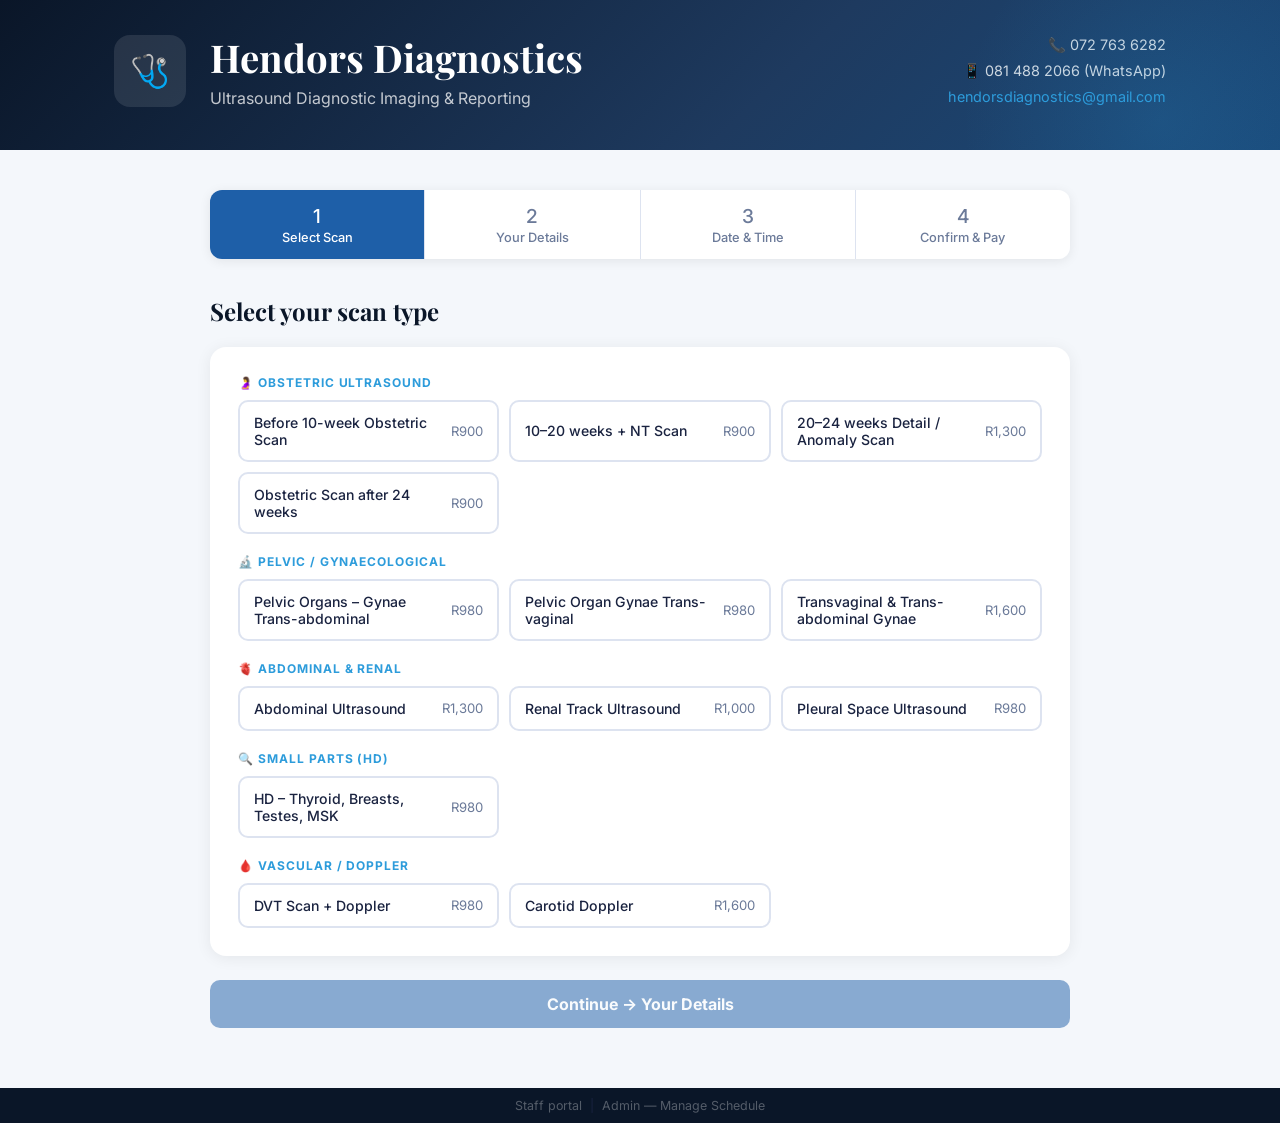
==== booking.html @ 0080d49f "Add files via upload" ====
<!DOCTYPE html>
<html lang="en">
<head>
<meta charset="UTF-8"/>
<meta name="viewport" content="width=device-width, initial-scale=1.0"/>
<title>Book a Scan — Hendors Diagnostics</title>
<style>
  @import url('https://fonts.googleapis.com/css2?family=Inter:wght@300;400;500;600;700&family=Playfair+Display:wght@600;700&display=swap');
  :root {
    --navy:#0a1628;--navy2:#1e3a5f;--blue:#1e5fa8;--accent:#2d9cdb;
    --light:#f4f7fb;--card:#ffffff;--text:#1a2340;--muted:#6b7a99;
    --green:#0e7a3d;--border:#dde3f0;--red:#c0392b;
  }
  *{box-sizing:border-box;margin:0;padding:0;}
  body{font-family:'Inter',sans-serif;background:var(--light);color:var(--text);min-height:100vh;}
  .hero{background:linear-gradient(135deg,var(--navy) 0%,var(--navy2) 60%,#1a4a7a 100%);color:white;position:relative;overflow:hidden;}
  .hero::before{content:'';position:absolute;top:-80px;right:-80px;width:400px;height:400px;background:radial-gradient(circle,rgba(45,156,219,0.15) 0%,transparent 70%);border-radius:50%;}
  .hero-inner{max-width:1100px;margin:0 auto;padding:32px 24px 40px;display:flex;align-items:center;gap:24px;flex-wrap:wrap;}
  .hero-logo{width:72px;height:72px;background:rgba(255,255,255,0.1);border-radius:16px;display:flex;align-items:center;justify-content:center;font-size:32px;flex-shrink:0;}
  .hero-text h1{font-family:'Playfair Display',serif;font-size:clamp(1.6rem,4vw,2.4rem);font-weight:700;line-height:1.2;}
  .hero-text p{margin-top:8px;color:rgba(255,255,255,0.75);font-size:1rem;}
  .hero-contact{margin-left:auto;text-align:right;color:rgba(255,255,255,0.8);font-size:0.9rem;line-height:1.8;}
  .hero-contact a{color:var(--accent);text-decoration:none;}
  .staff-link{text-align:center;padding:10px;background:var(--navy);font-size:0.78rem;}
  .staff-link a{color:rgba(255,255,255,0.3);text-decoration:none;}
  .staff-link a:hover{color:rgba(255,255,255,0.6);}
  .main{max-width:900px;margin:0 auto;padding:40px 20px 60px;}
  .section-title{font-family:'Playfair Display',serif;font-size:1.5rem;color:var(--navy);margin-bottom:20px;}
  .steps{display:flex;gap:0;margin-bottom:36px;border-radius:12px;overflow:hidden;box-shadow:0 2px 12px rgba(0,0,0,0.08);}
  .step{flex:1;padding:14px 10px;text-align:center;background:var(--card);border-right:1px solid var(--border);font-size:0.8rem;color:var(--muted);font-weight:500;}
  .step:last-child{border-right:none;}
  .step.active{background:var(--blue);color:white;}
  .step.done{background:#e8f5ee;color:var(--green);}
  .step-num{display:block;font-size:1.2rem;margin-bottom:2px;}
  .card{background:var(--card);border-radius:16px;padding:28px;box-shadow:0 2px 16px rgba(0,0,0,0.07);margin-bottom:24px;}
  .cat-label{font-size:0.75rem;font-weight:700;text-transform:uppercase;letter-spacing:0.08em;color:var(--accent);margin:20px 0 10px;}
  .cat-label:first-child{margin-top:0;}
  .scan-grid{display:grid;grid-template-columns:repeat(auto-fill,minmax(240px,1fr));gap:10px;}
  .scan-item{border:2px solid var(--border);border-radius:10px;padding:12px 14px;cursor:pointer;transition:all 0.18s;display:flex;justify-content:space-between;align-items:center;gap:8px;}
  .scan-item:hover{border-color:var(--accent);background:#f0f8ff;}
  .scan-item.selected{border-color:var(--blue);background:#e8f0ff;}
  .scan-name{font-size:0.88rem;font-weight:500;}
  .scan-price{font-size:0.82rem;color:var(--muted);white-space:nowrap;}
  .scan-item.selected .scan-price{color:var(--blue);font-weight:600;}
  .form-row{display:grid;grid-template-columns:1fr 1fr;gap:16px;margin-bottom:16px;}
  .form-row.single{grid-template-columns:1fr;}
  @media(max-width:600px){.form-row{grid-template-columns:1fr;}}
  label{display:block;font-size:0.82rem;font-weight:600;color:var(--navy2);margin-bottom:5px;}
  input,select,textarea{width:100%;padding:11px 14px;border:1.5px solid var(--border);border-radius:8px;font-size:0.92rem;font-family:inherit;color:var(--text);background:white;transition:border 0.15s;outline:none;}
  input:focus,select:focus,textarea:focus{border-color:var(--accent);}
  textarea{resize:vertical;min-height:80px;}
  .slot-grid{display:grid;grid-template-columns:repeat(auto-fill,minmax(90px,1fr));gap:8px;margin-top:10px;}
  .slot{padding:9px 6px;text-align:center;border:1.5px solid var(--border);border-radius:8px;font-size:0.82rem;font-weight:500;cursor:pointer;transition:all 0.15s;}
  .slot:hover{border-color:var(--accent);background:#f0f8ff;}
  .slot.selected{border-color:var(--blue);background:var(--blue);color:white;}
  .slot.blocked{opacity:0.35;cursor:not-allowed;background:#f0f0f0;text-decoration:line-through;}
  .summary-row{display:flex;justify-content:space-between;padding:10px 0;border-bottom:1px solid var(--border);font-size:0.9rem;}
  .summary-row:last-child{border-bottom:none;}
  .summary-row.total{font-weight:700;font-size:1rem;color:var(--navy);padding-top:14px;}
  .summary-row.deposit{color:var(--green);font-weight:700;font-size:1.1rem;}
  .btn{display:inline-block;padding:14px 32px;border-radius:10px;font-size:1rem;font-weight:700;font-family:inherit;cursor:pointer;border:none;transition:all 0.18s;text-align:center;}
  .btn-primary{background:var(--blue);color:white;width:100%;}
  .btn-primary:hover{background:#1a4e8e;transform:translateY(-1px);}
  .btn-secondary{background:transparent;color:var(--blue);border:2px solid var(--blue);}
  .btn-secondary:hover{background:#f0f4ff;}
  .btn-pay{background:linear-gradient(135deg,#0e7a3d,#12a050);color:white;width:100%;font-size:1.1rem;padding:16px;}
  .btn-pay:hover{transform:translateY(-2px);box-shadow:0 6px 20px rgba(14,122,61,0.3);}
  .btn-row{display:flex;gap:12px;margin-top:8px;}
  .notice{background:#e8f5ee;border-left:4px solid var(--green);border-radius:0 8px 8px 0;padding:12px 16px;font-size:0.88rem;color:#0a4a26;margin-bottom:20px;}
  .notice strong{display:block;margin-bottom:2px;}
  .info-box{background:#eef4ff;border-left:4px solid var(--accent);border-radius:0 8px 8px 0;padding:12px 16px;font-size:0.85rem;color:var(--navy2);margin-top:16px;}
  .warn-box{background:#fff8e1;border-left:4px solid #f59e0b;border-radius:0 8px 8px 0;padding:12px 16px;font-size:0.85rem;color:#78350f;margin-top:12px;}
  .page-section{display:none;}
  .page-section.active{display:block;}
  .success-icon{font-size:4rem;text-align:center;margin-bottom:16px;}
  .success-title{font-family:'Playfair Display',serif;font-size:1.8rem;text-align:center;color:var(--green);}
  .success-sub{text-align:center;color:var(--muted);margin-top:8px;}
  .ref-box{background:var(--light);border-radius:10px;padding:16px;text-align:center;margin:20px 0;font-size:1.1rem;font-weight:700;color:var(--navy);letter-spacing:0.05em;}
  .required{color:#e53e3e;}
  /* ADMIN PANEL */
  .admin-overlay{display:none;position:fixed;top:0;left:0;right:0;bottom:0;background:rgba(0,0,0,0.6);z-index:1000;align-items:center;justify-content:center;}
  .admin-overlay.open{display:flex;}
  .admin-modal{background:white;border-radius:20px;padding:32px;max-width:700px;width:95%;max-height:90vh;overflow-y:auto;}
  .admin-modal h2{font-family:'Playfair Display',serif;color:var(--navy);margin-bottom:20px;}
  .admin-tabs{display:flex;gap:8px;margin-bottom:24px;flex-wrap:wrap;}
  .admin-tab{padding:8px 18px;border-radius:8px;border:1.5px solid var(--border);cursor:pointer;font-size:0.88rem;font-weight:600;background:white;color:var(--muted);}
  .admin-tab.active{background:var(--blue);color:white;border-color:var(--blue);}
  .admin-section{display:none;}
  .admin-section.active{display:block;}
  .day-row{display:flex;align-items:center;gap:12px;padding:12px 0;border-bottom:1px solid var(--border);flex-wrap:wrap;}
  .day-label{font-weight:600;min-width:110px;font-size:0.9rem;}
  .day-row input[type=time]{width:110px;padding:7px 10px;}
  .day-row input[type=checkbox]{width:18px;height:18px;cursor:pointer;}
  .day-status{font-size:0.8rem;color:var(--muted);}
  .blocked-date-list{margin-top:12px;}
  .blocked-date-item{display:flex;justify-content:space-between;align-items:center;padding:8px 12px;background:var(--light);border-radius:8px;margin-bottom:6px;font-size:0.88rem;}
  .remove-btn{background:var(--red);color:white;border:none;border-radius:6px;padding:4px 10px;cursor:pointer;font-size:0.78rem;}
  .special-day-item{background:var(--light);border-radius:10px;padding:12px;margin-bottom:10px;}
  .special-day-item .sdi-header{display:flex;justify-content:space-between;align-items:center;margin-bottom:8px;}
  .badge{display:inline-block;padding:3px 10px;border-radius:20px;font-size:0.72rem;font-weight:700;background:#e8f0ff;color:var(--blue);}
  .badge.beaufort{background:#fff3e0;color:#e65100;}
  .badge.sunday{background:#f3e5f5;color:#6a1b9a;}
</style>
</head>
<body>

<div class="hero">
  <div class="hero-inner">
    <div class="hero-logo">🩺</div>
    <div class="hero-text">
      <h1>Hendors Diagnostics</h1>
      <p>Ultrasound Diagnostic Imaging &amp; Reporting</p>
    </div>
    <div class="hero-contact">
      <div>📞 072 763 6282</div>
      <div>📱 081 488 2066 (WhatsApp)</div>
      <div><a href="mailto:hendorsdiagnostics@gmail.com">hendorsdiagnostics@gmail.com</a></div>
    </div>
  </div>
</div>

<div class="main">
  <div class="steps">
    <div class="step active" id="step1-tab"><span class="step-num">1</span>Select Scan</div>
    <div class="step" id="step2-tab"><span class="step-num">2</span>Your Details</div>
    <div class="step" id="step3-tab"><span class="step-num">3</span>Date &amp; Time</div>
    <div class="step" id="step4-tab"><span class="step-num">4</span>Confirm &amp; Pay</div>
  </div>

  <!-- STEP 1 -->
  <div class="page-section active" id="section1">
    <h2 class="section-title">Select your scan type</h2>
    <div class="card">
      <div class="cat-label">🤰 Obstetric Ultrasound</div>
      <div class="scan-grid">
        <div class="scan-item" onclick="selectScan(this,'Before 10-week Obstetric Scan','5106',900)"><span class="scan-name">Before 10-week Obstetric Scan</span><span class="scan-price">R900</span></div>
        <div class="scan-item" onclick="selectScan(this,'10–20 weeks + NT Scan','3615',900)"><span class="scan-name">10–20 weeks + NT Scan</span><span class="scan-price">R900</span></div>
        <div class="scan-item" onclick="selectScan(this,'20–24 weeks Detail / Anomaly Scan','3617',1300)"><span class="scan-name">20–24 weeks Detail / Anomaly Scan</span><span class="scan-price">R1,300</span></div>
        <div class="scan-item" onclick="selectScan(this,'Obstetric Scan after 24 weeks','5107',900)"><span class="scan-name">Obstetric Scan after 24 weeks</span><span class="scan-price">R900</span></div>
      </div>
      <div class="cat-label">🔬 Pelvic / Gynaecological</div>
      <div class="scan-grid">
        <div class="scan-item" onclick="selectScan(this,'Pelvic Organs – Gynae Trans-abdominal','3618',980)"><span class="scan-name">Pelvic Organs – Gynae Trans-abdominal</span><span class="scan-price">R980</span></div>
        <div class="scan-item" onclick="selectScan(this,'Pelvic Organ Gynae Trans-vaginal','5100',980)"><span class="scan-name">Pelvic Organ Gynae Trans-vaginal</span><span class="scan-price">R980</span></div>
        <div class="scan-item" onclick="selectScan(this,'Transvaginal & Trans-abdominal Gynae','',1600)"><span class="scan-name">Transvaginal &amp; Trans-abdominal Gynae</span><span class="scan-price">R1,600</span></div>
      </div>
      <div class="cat-label">🫀 Abdominal &amp; Renal</div>
      <div class="scan-grid">
        <div class="scan-item" onclick="selectScan(this,'Abdominal Ultrasound','3627',1300)"><span class="scan-name">Abdominal Ultrasound</span><span class="scan-price">R1,300</span></div>
        <div class="scan-item" onclick="selectScan(this,'Renal Track Ultrasound','3628',1000)"><span class="scan-name">Renal Track Ultrasound</span><span class="scan-price">R1,000</span></div>
        <div class="scan-item" onclick="selectScan(this,'Pleural Space Ultrasound','5101',980)"><span class="scan-name">Pleural Space Ultrasound</span><span class="scan-price">R980</span></div>
      </div>
      <div class="cat-label">🔍 Small Parts (HD)</div>
      <div class="scan-grid">
        <div class="scan-item" onclick="selectScan(this,'HD – Thyroid, Breasts, Testes, MSK','3629',980)"><span class="scan-name">HD – Thyroid, Breasts, Testes, MSK</span><span class="scan-price">R980</span></div>
      </div>
      <div class="cat-label">🩸 Vascular / Doppler</div>
      <div class="scan-grid">
        <div class="scan-item" onclick="selectScan(this,'DVT Scan + Doppler','5114',980)"><span class="scan-name">DVT Scan + Doppler</span><span class="scan-price">R980</span></div>
        <div class="scan-item" onclick="selectScan(this,'Carotid Doppler','3622',1600)"><span class="scan-name">Carotid Doppler</span><span class="scan-price">R1,600</span></div>
      </div>
    </div>
    <div class="btn-row">
      <button class="btn btn-primary" onclick="goToStep(2)" id="next1Btn" disabled style="opacity:0.5">Continue → Your Details</button>
    </div>
  </div>

  <!-- STEP 2 -->
  <div class="page-section" id="section2">
    <h2 class="section-title">Your details</h2>
    <div class="card">
      <div class="form-row">
        <div><label>Full name <span class="required">*</span></label><input type="text" id="pat_name" placeholder="e.g. Jane Smith"/></div>
        <div><label>ID / Passport number</label><input type="text" id="pat_id" placeholder="e.g. 9001015009087"/></div>
      </div>
      <div class="form-row">
        <div><label>Cell / WhatsApp <span class="required">*</span></label><input type="tel" id="pat_phone" placeholder="e.g. 0821234567"/></div>
        <div><label>Email address</label><input type="email" id="pat_email" placeholder="e.g. jane@email.com"/></div>
      </div>
      <div class="form-row">
        <div>
          <label>Medical aid / Cash</label>
          <select id="pat_medical" onchange="document.getElementById('medNotice').style.display=this.value!=='Cash'?'block':'none'">
            <option value="Cash">Cash</option>
            <option value="Discovery Health">Discovery Health</option>
            <option value="GEMS">GEMS</option>
            <option value="Bonitas">Bonitas</option>
            <option value="Medihelp">Medihelp</option>
            <option value="Fedhealth">Fedhealth</option>
            <option value="Momentum">Momentum</option>
            <option value="Other">Other</option>
          </select>
        </div>
        <div><label>Referring doctor</label><input type="text" id="pat_doctor" placeholder="e.g. Dr van der Westhuizen"/></div>
      </div>
      <div class="form-row single">
        <div><label>Notes / special requests</label><textarea id="pat_notes" placeholder="Any additional information…"></textarea></div>
      </div>
      <div class="warn-box" id="medNotice" style="display:none">⚠️ <strong>Medical aid patients:</strong> Please bring your medical aid card and referral letter. A 50% deposit is still required to secure your booking.</div>
    </div>
    <div class="btn-row">
      <button class="btn btn-secondary" onclick="goToStep(1)">← Back</button>
      <button class="btn btn-primary" onclick="goToStep(3)">Continue → Choose Time</button>
    </div>
  </div>

  <!-- STEP 3 -->
  <div class="page-section" id="section3">
    <h2 class="section-title">Choose your preferred date &amp; time</h2>
    <div class="card">
      <div class="form-row">
        <div><label>Preferred date <span class="required">*</span></label><input type="date" id="book_date" onchange="generateSlots()"/></div>
        <div><label>Scan selected</label><input type="text" id="scan_display" readonly style="background:#f4f7fb;color:var(--blue);font-weight:600"/></div>
      </div>
      <div id="day_info" style="margin-bottom:12px;font-size:0.85rem;color:var(--muted);"></div>
      <div id="slots_area" style="display:none">
        <label>Available time slots</label>
        <div class="slot-grid" id="slot_grid"></div>
      </div>
      <div class="info-box">📍 Scans are done at our rooms in George. ⏱️ Allow 20–45 min depending on the scan type.</div>
    </div>
    <div class="btn-row">
      <button class="btn btn-secondary" onclick="goToStep(2)">← Back</button>
      <button class="btn btn-primary" onclick="goToStep(4)" id="next3Btn" disabled style="opacity:0.5">Continue → Confirm &amp; Pay</button>
    </div>
  </div>

  <!-- STEP 4 -->
  <div class="page-section" id="section4">
    <h2 class="section-title">Confirm your booking &amp; pay deposit</h2>
    <div class="notice"><strong>✅ Almost done!</strong>A 50% deposit secures your booking. The balance is payable on the day.</div>
    <div class="card" id="summary_card"></div>
    <div class="card">
      <p style="font-size:0.9rem;color:var(--muted);margin-bottom:16px">You will be redirected to PayFast's secure payment page. After payment your booking is confirmed and reception will contact you.</p>
      <button class="btn btn-pay" onclick="submitToPayFast()">🔒 Pay Deposit &amp; Confirm Booking</button>
      <div class="info-box" style="margin-top:16px">🔒 Payments processed securely by PayFast. We never store your card details.</div>
    </div>
    <div class="btn-row"><button class="btn btn-secondary" onclick="goToStep(3)">← Back</button></div>
  </div>

  <!-- STEP 5 SUCCESS -->
  <div class="page-section" id="section5">
    <div class="card" style="text-align:center;padding:48px 28px">
      <div class="success-icon">✅</div>
      <div class="success-title">Booking Confirmed!</div>
      <div class="success-sub">Your deposit has been received and your booking is secured.</div>
      <div class="ref-box" id="ref_box">REF: HD-XXXXXX</div>
      <p style="color:var(--muted);font-size:0.9rem">Reception will contact you on <strong id="confirm_phone"></strong> to confirm your appointment details.<br/>Please bring your ID and medical aid card on the day.</p>
      <button class="btn btn-primary" style="margin-top:28px;max-width:300px" onclick="location.href=location.pathname">Make Another Booking</button>
    </div>
  </div>
</div>

<div class="staff-link">
  <a href="/">Staff portal</a> &nbsp;|&nbsp;
  <a href="#" onclick="openAdmin()">Admin — Manage Schedule</a>
</div>

<!-- ADMIN OVERLAY -->
<div class="admin-overlay" id="adminOverlay">
  <div class="admin-modal">
    <div style="display:flex;justify-content:space-between;align-items:center;margin-bottom:20px">
      <h2>⚙️ Manage Schedule</h2>
      <button onclick="closeAdmin()" style="background:none;border:none;font-size:1.5rem;cursor:pointer">✕</button>
    </div>

    <!-- LOGIN -->
    <div id="adminLogin">
      <div class="form-row single" style="margin-bottom:12px">
        <div><label>Admin password</label><input type="password" id="adminPwd" placeholder="Enter password" onkeydown="if(event.key==='Enter')checkAdminPwd()"/></div>
      </div>
      <button class="btn btn-primary" onclick="checkAdminPwd()">Login</button>
      <p id="adminErr" style="color:var(--red);font-size:0.85rem;margin-top:8px;display:none">Incorrect password.</p>
    </div>

    <!-- ADMIN PANEL -->
    <div id="adminPanel" style="display:none">
      <div class="admin-tabs">
        <div class="admin-tab active" onclick="switchAdminTab('hours')">🕐 Default Hours</div>
        <div class="admin-tab" onclick="switchAdminTab('blocked')">🚫 Block Dates</div>
        <div class="admin-tab" onclick="switchAdminTab('special')">✨ Special Days</div>
      </div>

      <!-- DEFAULT HOURS -->
      <div class="admin-section active" id="tab_hours">
        <p style="font-size:0.85rem;color:var(--muted);margin-bottom:16px">Set default start and end times per day. Uncheck to close that day.</p>
        <div id="hours_rows"></div>
        <button class="btn btn-primary" style="margin-top:16px" onclick="saveHours()">💾 Save Default Hours</button>
        <p id="hours_saved" style="color:var(--green);font-size:0.85rem;margin-top:8px;display:none">✅ Saved!</p>
      </div>

      <!-- BLOCK DATES -->
      <div class="admin-section" id="tab_blocked">
        <p style="font-size:0.85rem;color:var(--muted);margin-bottom:16px">Block specific dates (public holidays, leave, etc.)</p>
        <div class="form-row">
          <div><label>Date to block</label><input type="date" id="block_date_input"/></div>
          <div><label>Reason (optional)</label><input type="text" id="block_reason_input" placeholder="e.g. Public holiday"/></div>
        </div>
        <button class="btn btn-primary" onclick="addBlockedDate()">+ Block This Date</button>
        <div class="blocked-date-list" id="blocked_list" style="margin-top:16px"></div>
      </div>

      <!-- SPECIAL DAYS -->
      <div class="admin-section" id="tab_special">
        <p style="font-size:0.85rem;color:var(--muted);margin-bottom:16px">Add special opening days — Beaufort West Fridays, Sundays, or any custom date with different hours.</p>
        <div class="form-row">
          <div><label>Date</label><input type="date" id="special_date"/></div>
          <div><label>Label</label><input type="text" id="special_label" placeholder="e.g. Beaufort West Friday"/></div>
        </div>
        <div class="form-row">
          <div><label>Start time</label><input type="time" id="special_start" value="14:00"/></div>
          <div><label>End time</label><input type="time" id="special_end" value="17:00"/></div>
        </div>
        <button class="btn btn-primary" onclick="addSpecialDay()">+ Add Special Day</button>
        <div id="special_list" style="margin-top:16px"></div>
      </div>

      <div style="margin-top:20px;text-align:right">
        <button class="btn btn-secondary" onclick="closeAdmin()">Close</button>
      </div>
    </div>
  </div>
</div>

<form id="pf_form" action="https://www.payfast.co.za/eng/process" method="POST" style="display:none">
  <input type="hidden" name="merchant_id" value="11337369"/>
  <input type="hidden" name="merchant_key" value="bhfp7mkjwmdu9"/>
  <input type="hidden" name="return_url" id="pf_return"/>
  <input type="hidden" name="cancel_url" id="pf_cancel"/>
  <input type="hidden" name="notify_url" value="https://acqahzuiozxfuqyqmgqr.supabase.co/functions/v1/payfast-notify"/>
  <input type="hidden" name="name_first" id="pf_name_first"/>
  <input type="hidden" name="name_last" id="pf_name_last"/>
  <input type="hidden" name="email_address" id="pf_email"/>
  <input type="hidden" name="cell_number" id="pf_phone"/>
  <input type="hidden" name="m_payment_id" id="pf_payment_id"/>
  <input type="hidden" name="amount" id="pf_amount"/>
  <input type="hidden" name="item_name" id="pf_item_name"/>
  <input type="hidden" name="item_description" id="pf_item_desc"/>
</form>

<script>
// ── State ──────────────────────────────────────────────────────────────────
let selectedScan = null;
let selectedSlot = null;

const SUPABASE_URL = 'https://acqahzuiozxfuqyqmgqr.supabase.co';
const SUPABASE_KEY = 'eyJhbGciOiJIUzI1NiIsInR5cCI6IkpXVCJ9.eyJpc3MiOiJzdXBhYmFzZSIsInJlZiI6ImFjcWFoenVpb3p4ZnVxeXFtZ3FyIiwicm9sZSI6ImFub24iLCJpYXQiOjE3NDY1MTQ0MTYsImV4cCI6MjA2MjA5MDQxNn0.8BM15bjtI0o23e';
const ADMIN_PWD = 'hd1wynne';
const STORAGE_KEY = 'hd_schedule';

// ── Default schedule ───────────────────────────────────────────────────────
const DEFAULT_SCHEDULE = {
  hours: {
    0: { open: false, start: '08:00', end: '10:00' }, // Sun - closed by default
    1: { open: true,  start: '16:15', end: '19:00' }, // Mon
    2: { open: true,  start: '16:15', end: '19:00' }, // Tue
    3: { open: true,  start: '16:15', end: '19:00' }, // Wed
    4: { open: true,  start: '16:15', end: '19:00' }, // Thu
    5: { open: true,  start: '16:15', end: '19:00' }, // Fri
    6: { open: true,  start: '08:00', end: '17:00' }, // Sat
  },
  blocked: [],   // [{date:'2026-07-04', reason:'Public holiday'}]
  special: []    // [{date:'2026-07-05', label:'Beaufort West Friday', start:'14:00', end:'17:00'}]
};

function loadSchedule() {
  try { return JSON.parse(localStorage.getItem(STORAGE_KEY)) || JSON.parse(JSON.stringify(DEFAULT_SCHEDULE)); }
  catch(e) { return JSON.parse(JSON.stringify(DEFAULT_SCHEDULE)); }
}
function saveSchedule(s) { localStorage.setItem(STORAGE_KEY, JSON.stringify(s)); }

// ── Set min date ───────────────────────────────────────────────────────────
const today = new Date();
document.getElementById('book_date').min = today.toISOString().split('T')[0];

// ── Scan selection ─────────────────────────────────────────────────────────
function selectScan(el, name, code, price) {
  document.querySelectorAll('.scan-item').forEach(i => i.classList.remove('selected'));
  el.classList.add('selected');
  selectedScan = { name, code, price };
  const btn = document.getElementById('next1Btn');
  btn.disabled = false; btn.style.opacity = '1';
  document.getElementById('scan_display').value = name + ' — R' + price.toLocaleString();
}

// ── Step navigation ────────────────────────────────────────────────────────
function goToStep(n) {
  if (n === 2 && !selectedScan) { alert('Please select a scan type first.'); return; }
  if (n === 3) {
    const name = document.getElementById('pat_name').value.trim();
    const phone = document.getElementById('pat_phone').value.trim();
    if (!name || !phone) { alert('Please enter your full name and phone number.'); return; }
  }
  if (n === 4) {
    const date = document.getElementById('book_date').value;
    if (!date || !selectedSlot) { alert('Please select a date and time slot.'); return; }
    buildSummary();
  }
  document.querySelectorAll('.page-section').forEach(s => s.classList.remove('active'));
  document.querySelectorAll('.step').forEach((s,i) => {
    s.classList.remove('active','done');
    if (i+1 < n) s.classList.add('done');
    if (i+1 === n) s.classList.add('active');
  });
  document.getElementById('section'+n).classList.add('active');
  window.scrollTo({top:0,behavior:'smooth'});
}

// ── Generate time slots ────────────────────────────────────────────────────
function generateSlots() {
  const dateVal = document.getElementById('book_date').value;
  if (!dateVal) return;
  const d = new Date(dateVal + 'T12:00:00');
  const dayOfWeek = d.getDay();
  const sched = loadSchedule();
  const area = document.getElementById('slots_area');
  const grid = document.getElementById('slot_grid');
  const info = document.getElementById('day_info');
  grid.innerHTML = ''; selectedSlot = null;
  document.getElementById('next3Btn').disabled = true;
  document.getElementById('next3Btn').style.opacity = '0.5';
  area.style.display = 'block';

  // Check if blocked
  const isBlocked = sched.blocked.find(b => b.date === dateVal);
  if (isBlocked) {
    info.innerHTML = `<span style="color:var(--red)">❌ This date is not available${isBlocked.reason ? ' — ' + isBlocked.reason : ''}.</span>`;
    grid.innerHTML = '<p style="color:var(--muted);font-size:0.9rem">Please choose another date.</p>';
    return;
  }

  // Check special day
  const special = sched.special.find(s => s.date === dateVal);
  let startTime, endTime, label;
  if (special) {
    startTime = special.start; endTime = special.end;
    label = `<span class="badge ${special.label.toLowerCase().includes('beaufort')?'beaufort':'sunday'}">${special.label}</span>`;
    info.innerHTML = `Special opening: ${label} — ${startTime} to ${endTime}`;
  } else {
    const dayConf = sched.hours[dayOfWeek];
    if (!dayConf || !dayConf.open) {
      info.innerHTML = `<span style="color:var(--red)">❌ We are closed on ${['Sundays','Mondays','Tuesdays','Wednesdays','Thursdays','Fridays','Saturdays'][dayOfWeek]}.</span>`;
      grid.innerHTML = '<p style="color:var(--muted);font-size:0.9rem">Please choose another date.</p>';
      return;
    }
    startTime = dayConf.start; endTime = dayConf.end;
    info.innerHTML = `📅 ${['Sunday','Monday','Tuesday','Wednesday','Thursday','Friday','Saturday'][dayOfWeek]} — ${startTime} to ${endTime}`;
  }

  // Generate 30-min slots
  const slots = [];
  let [sh,sm] = startTime.split(':').map(Number);
  let [eh,em] = endTime.split(':').map(Number);
  let cur = sh*60+sm, end = eh*60+em;
  while (cur < end) {
    const hh = String(Math.floor(cur/60)).padStart(2,'0');
    const mm = String(cur%60).padStart(2,'0');
    slots.push(`${hh}:${mm}`);
    cur += 30;
  }

  if (slots.length === 0) {
    grid.innerHTML = '<p style="color:var(--muted);font-size:0.9rem">No slots available for this day.</p>';
    return;
  }

  slots.forEach(t => {
    const el = document.createElement('div');
    el.className = 'slot';
    el.textContent = t;
    el.onclick = () => {
      document.querySelectorAll('.slot').forEach(s => s.classList.remove('selected'));
      el.classList.add('selected');
      selectedSlot = t;
      document.getElementById('next3Btn').disabled = false;
      document.getElementById('next3Btn').style.opacity = '1';
    };
    grid.appendChild(el);
  });
}

// ── Build summary ──────────────────────────────────────────────────────────
function buildSummary() {
  const deposit = Math.round(selectedScan.price * 0.5);
  const balance = selectedScan.price - deposit;
  const date = document.getElementById('book_date').value;
  const name = document.getElementById('pat_name').value.trim();
  const phone = document.getElementById('pat_phone').value.trim();
  const medical = document.getElementById('pat_medical').value;
  document.getElementById('summary_card').innerHTML = `
    <div class="summary-row"><span>Scan</span><span>${selectedScan.name}</span></div>
    <div class="summary-row"><span>Code</span><span>${selectedScan.code||'—'}</span></div>
    <div class="summary-row"><span>Date</span><span>${date}</span></div>
    <div class="summary-row"><span>Time</span><span>${selectedSlot}</span></div>
    <div class="summary-row"><span>Patient</span><span>${name}</span></div>
    <div class="summary-row"><span>Phone</span><span>${phone}</span></div>
    <div class="summary-row"><span>Medical aid</span><span>${medical}</span></div>
    <div class="summary-row total"><span>Total scan fee</span><span>R${selectedScan.price.toLocaleString()}</span></div>
    <div class="summary-row deposit"><span>50% Deposit due now</span><span>R${deposit.toLocaleString()}</span></div>
    <div class="summary-row" style="font-size:0.82rem;color:var(--muted)"><span>Balance payable on the day</span><span>R${balance.toLocaleString()}</span></div>
  `;
}

// ── PayFast ────────────────────────────────────────────────────────────────
async function submitToPayFast() {
  const name = document.getElementById('pat_name').value.trim();
  const phone = document.getElementById('pat_phone').value.trim();
  const email = document.getElementById('pat_email').value.trim();
  const date = document.getElementById('book_date').value;
  const deposit = Math.round(selectedScan.price * 0.5);
  const paymentId = 'HD-' + Date.now().toString().slice(-6);
  try {
    await fetch(`${SUPABASE_URL}/rest/v1/bookings`, {
      method:'POST',
      headers:{'apikey':SUPABASE_KEY,'Authorization':`Bearer ${SUPABASE_KEY}`,'Content-Type':'application/json','Prefer':'return=representation'},
      body: JSON.stringify({
        patient_name:name, phone, email:email||null,
        id_number:document.getElementById('pat_id').value.trim()||null,
        scan_type:selectedScan.name, scan_code:selectedScan.code,
        scan_price:selectedScan.price, deposit_amount:deposit,
        appointment_date:date, appointment_time:selectedSlot,
        medical_aid:document.getElementById('pat_medical').value,
        referring_doctor:document.getElementById('pat_doctor').value.trim()||null,
        notes:document.getElementById('pat_notes').value.trim()||null,
        payment_id:paymentId, payment_status:'pending',
        status:'pending_payment', created_at:new Date().toISOString()
      })
    });
  } catch(e) { console.log(e); }
  const nameParts = name.split(' ');
  const baseUrl = window.location.href.split('?')[0];
  document.getElementById('pf_return').value = baseUrl+'?booking=success&ref='+paymentId;
  document.getElementById('pf_cancel').value = baseUrl+'?booking=cancelled';
  document.getElementById('pf_name_first').value = nameParts[0];
  document.getElementById('pf_name_last').value = nameParts.slice(1).join(' ')||'';
  document.getElementById('pf_email').value = email||'';
  document.getElementById('pf_phone').value = phone;
  document.getElementById('pf_payment_id').value = paymentId;
  document.getElementById('pf_amount').value = deposit.toFixed(2);
  document.getElementById('pf_item_name').value = 'Hendors Diagnostics – '+selectedScan.name;
  document.getElementById('pf_item_desc').value = `Booking deposit for ${selectedScan.name} on ${date} at ${selectedSlot}. Ref: ${paymentId}`;
  document.getElementById('pf_form').submit();
}

// ── Admin panel ────────────────────────────────────────────────────────────
function openAdmin() {
  document.getElementById('adminOverlay').classList.add('open');
  document.getElementById('adminLogin').style.display = 'block';
  document.getElementById('adminPanel').style.display = 'none';
  document.getElementById('adminPwd').value = '';
  document.getElementById('adminErr').style.display = 'none';
}
function closeAdmin() { document.getElementById('adminOverlay').classList.remove('open'); }
function checkAdminPwd() {
  if (document.getElementById('adminPwd').value === ADMIN_PWD) {
    document.getElementById('adminLogin').style.display = 'none';
    document.getElementById('adminPanel').style.display = 'block';
    renderAdminPanel();
  } else {
    document.getElementById('adminErr').style.display = 'block';
  }
}
function switchAdminTab(tab) {
  document.querySelectorAll('.admin-tab').forEach((t,i) => {
    t.classList.toggle('active', ['hours','blocked','special'][i] === tab);
  });
  document.querySelectorAll('.admin-section').forEach(s => s.classList.remove('active'));
  document.getElementById('tab_'+tab).classList.add('active');
}

const DAY_NAMES = ['Sunday','Monday','Tuesday','Wednesday','Thursday','Friday','Saturday'];

function renderAdminPanel() {
  const sched = loadSchedule();

  // Hours
  const hoursDiv = document.getElementById('hours_rows');
  hoursDiv.innerHTML = '';
  for (let d = 0; d <= 6; d++) {
    const conf = sched.hours[d];
    const row = document.createElement('div');
    row.className = 'day-row';
    row.innerHTML = `
      <input type="checkbox" id="day_open_${d}" ${conf.open?'checked':''} onchange="toggleDayOpen(${d})"/>
      <span class="day-label">${DAY_NAMES[d]}</span>
      <input type="time" id="day_start_${d}" value="${conf.start}" ${!conf.open?'disabled':''}/>
      <span style="font-size:0.85rem;color:var(--muted)">to</span>
      <input type="time" id="day_end_${d}" value="${conf.end}" ${!conf.open?'disabled':''}/>
      <span class="day-status" id="day_status_${d}">${conf.open?'Open':'Closed'}</span>
    `;
    hoursDiv.appendChild(row);
  }

  // Blocked
  renderBlockedList();

  // Special
  renderSpecialList();
}

function toggleDayOpen(d) {
  const open = document.getElementById('day_open_'+d).checked;
  document.getElementById('day_start_'+d).disabled = !open;
  document.getElementById('day_end_'+d).disabled = !open;
  document.getElementById('day_status_'+d).textContent = open ? 'Open' : 'Closed';
}

function saveHours() {
  const sched = loadSchedule();
  for (let d = 0; d <= 6; d++) {
    sched.hours[d] = {
      open: document.getElementById('day_open_'+d).checked,
      start: document.getElementById('day_start_'+d).value,
      end: document.getElementById('day_end_'+d).value
    };
  }
  saveSchedule(sched);
  const msg = document.getElementById('hours_saved');
  msg.style.display = 'block';
  setTimeout(() => msg.style.display = 'none', 2500);
}

function addBlockedDate() {
  const date = document.getElementById('block_date_input').value;
  const reason = document.getElementById('block_reason_input').value.trim();
  if (!date) { alert('Please select a date.'); return; }
  const sched = loadSchedule();
  if (sched.blocked.find(b => b.date === date)) { alert('Already blocked.'); return; }
  sched.blocked.push({ date, reason });
  sched.blocked.sort((a,b) => a.date.localeCompare(b.date));
  saveSchedule(sched);
  document.getElementById('block_date_input').value = '';
  document.getElementById('block_reason_input').value = '';
  renderBlockedList();
}

function renderBlockedList() {
  const sched = loadSchedule();
  const list = document.getElementById('blocked_list');
  list.innerHTML = sched.blocked.length === 0
    ? '<p style="color:var(--muted);font-size:0.85rem">No dates blocked.</p>'
    : sched.blocked.map(b => `
        <div class="blocked-date-item">
          <span><strong>${b.date}</strong>${b.reason?' — '+b.reason:''}</span>
          <button class="remove-btn" onclick="removeBlocked('${b.date}')">Remove</button>
        </div>`).join('');
}

function removeBlocked(date) {
  const sched = loadSchedule();
  sched.blocked = sched.blocked.filter(b => b.date !== date);
  saveSchedule(sched); renderBlockedList();
}

function addSpecialDay() {
  const date = document.getElementById('special_date').value;
  const label = document.getElementById('special_label').value.trim() || 'Special Day';
  const start = document.getElementById('special_start').value;
  const end = document.getElementById('special_end').value;
  if (!date) { alert('Please select a date.'); return; }
  const sched = loadSchedule();
  sched.special = sched.special.filter(s => s.date !== date);
  sched.special.push({ date, label, start, end });
  sched.special.sort((a,b) => a.date.localeCompare(b.date));
  saveSchedule(sched);
  document.getElementById('special_date').value = '';
  document.getElementById('special_label').value = '';
  renderSpecialList();
}

function renderSpecialList() {
  const sched = loadSchedule();
  const list = document.getElementById('special_list');
  list.innerHTML = sched.special.length === 0
    ? '<p style="color:var(--muted);font-size:0.85rem">No special days added.</p>'
    : sched.special.map(s => `
        <div class="special-day-item">
          <div class="sdi-header">
            <span><strong>${s.date}</strong> &nbsp;<span class="badge ${s.label.toLowerCase().includes('beaufort')?'beaufort':'sunday'}">${s.label}</span></span>
            <button class="remove-btn" onclick="removeSpecial('${s.date}')">Remove</button>
          </div>
          <span style="font-size:0.85rem;color:var(--muted)">${s.start} – ${s.end}</span>
        </div>`).join('');
}

function removeSpecial(date) {
  const sched = loadSchedule();
  sched.special = sched.special.filter(s => s.date !== date);
  saveSchedule(sched); renderSpecialList();
}

// ── Handle PayFast return ──────────────────────────────────────────────────
const urlParams = new URLSearchParams(window.location.search);
if (urlParams.get('booking') === 'success') {
  const ref = urlParams.get('ref') || 'HD-'+Date.now().toString().slice(-6);
  document.querySelectorAll('.page-section').forEach(s => s.classList.remove('active'));
  document.getElementById('section5').classList.add('active');
  document.getElementById('ref_box').textContent = 'REF: ' + ref;
  document.querySelectorAll('.step').forEach(s => s.classList.add('done'));
}
</script>
</body>
</html>
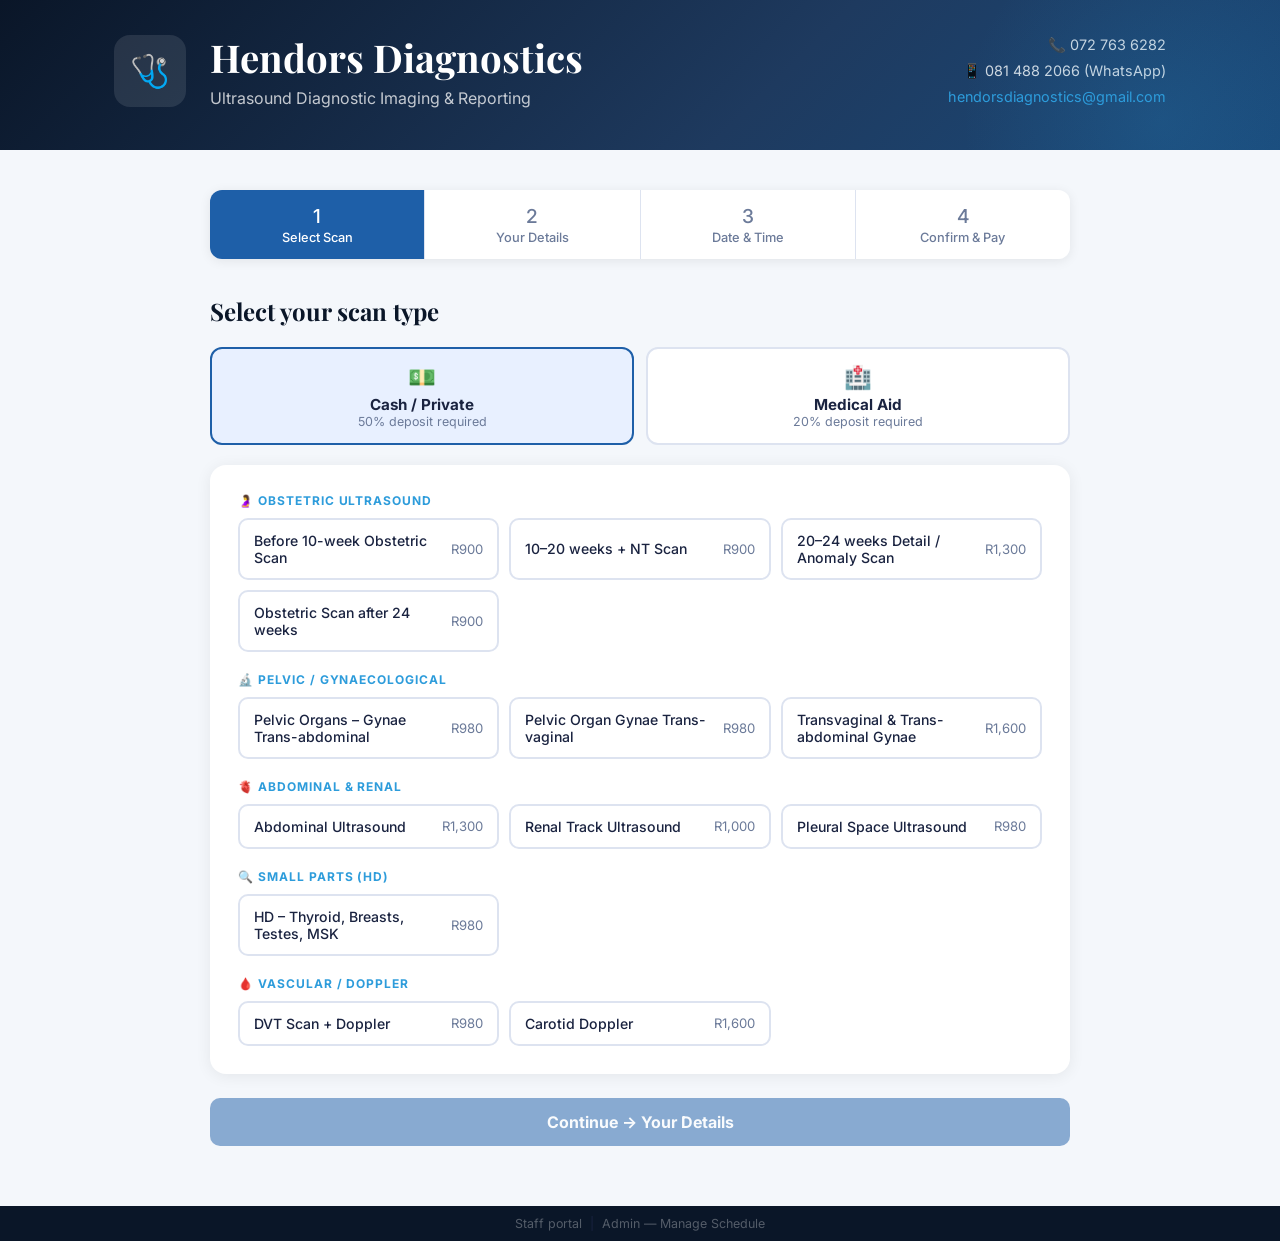
==== commit 2177bc3c: "Add files via upload" ====
--- a/booking.html
+++ b/booking.html
@@ -130,34 +130,49 @@
   <!-- STEP 1 -->
   <div class="page-section active" id="section1">
     <h2 class="section-title">Select your scan type</h2>
+
+    <!-- PAYMENT TYPE TOGGLE -->
+    <div style="display:flex;gap:12px;margin-bottom:20px;flex-wrap:wrap;">
+      <div id="tog_cash" onclick="setPayType('cash')" style="flex:1;min-width:140px;border:2px solid var(--blue);border-radius:12px;padding:14px 18px;cursor:pointer;background:#e8f0ff;text-align:center;">
+        <div style="font-size:1.4rem;">💵</div>
+        <div style="font-weight:700;font-size:0.95rem;margin-top:4px;">Cash / Private</div>
+        <div style="font-size:0.78rem;color:var(--muted);">50% deposit required</div>
+      </div>
+      <div id="tog_medaid" onclick="setPayType('medaid')" style="flex:1;min-width:140px;border:2px solid var(--border);border-radius:12px;padding:14px 18px;cursor:pointer;background:white;text-align:center;">
+        <div style="font-size:1.4rem;">🏥</div>
+        <div style="font-weight:700;font-size:0.95rem;margin-top:4px;">Medical Aid</div>
+        <div style="font-size:0.78rem;color:var(--muted);">20% deposit required</div>
+      </div>
+    </div>
+
     <div class="card">
       <div class="cat-label">🤰 Obstetric Ultrasound</div>
       <div class="scan-grid">
-        <div class="scan-item" onclick="selectScan(this,'Before 10-week Obstetric Scan','5106',900)"><span class="scan-name">Before 10-week Obstetric Scan</span><span class="scan-price">R900</span></div>
-        <div class="scan-item" onclick="selectScan(this,'10–20 weeks + NT Scan','3615',900)"><span class="scan-name">10–20 weeks + NT Scan</span><span class="scan-price">R900</span></div>
-        <div class="scan-item" onclick="selectScan(this,'20–24 weeks Detail / Anomaly Scan','3617',1300)"><span class="scan-name">20–24 weeks Detail / Anomaly Scan</span><span class="scan-price">R1,300</span></div>
-        <div class="scan-item" onclick="selectScan(this,'Obstetric Scan after 24 weeks','5107',900)"><span class="scan-name">Obstetric Scan after 24 weeks</span><span class="scan-price">R900</span></div>
+        <div class="scan-item" onclick="selectScan(this,'Before 10-week Obstetric Scan','5106',900,1200)"><span class="scan-name">Before 10-week Obstetric Scan</span><span class="scan-price" id="sp_5106">R900</span></div>
+        <div class="scan-item" onclick="selectScan(this,'10–20 weeks + NT Scan','3615',900,1300)"><span class="scan-name">10–20 weeks + NT Scan</span><span class="scan-price" id="sp_3615">R900</span></div>
+        <div class="scan-item" onclick="selectScan(this,'20–24 weeks Detail / Anomaly Scan','3617',1300,1600)"><span class="scan-name">20–24 weeks Detail / Anomaly Scan</span><span class="scan-price" id="sp_3617">R1,300</span></div>
+        <div class="scan-item" onclick="selectScan(this,'Obstetric Scan after 24 weeks','5107',900,1300)"><span class="scan-name">Obstetric Scan after 24 weeks</span><span class="scan-price" id="sp_5107">R900</span></div>
       </div>
       <div class="cat-label">🔬 Pelvic / Gynaecological</div>
       <div class="scan-grid">
-        <div class="scan-item" onclick="selectScan(this,'Pelvic Organs – Gynae Trans-abdominal','3618',980)"><span class="scan-name">Pelvic Organs – Gynae Trans-abdominal</span><span class="scan-price">R980</span></div>
-        <div class="scan-item" onclick="selectScan(this,'Pelvic Organ Gynae Trans-vaginal','5100',980)"><span class="scan-name">Pelvic Organ Gynae Trans-vaginal</span><span class="scan-price">R980</span></div>
-        <div class="scan-item" onclick="selectScan(this,'Transvaginal & Trans-abdominal Gynae','',1600)"><span class="scan-name">Transvaginal &amp; Trans-abdominal Gynae</span><span class="scan-price">R1,600</span></div>
+        <div class="scan-item" onclick="selectScan(this,'Pelvic Organs – Gynae Trans-abdominal','3618',980,1300)"><span class="scan-name">Pelvic Organs – Gynae Trans-abdominal</span><span class="scan-price" id="sp_3618">R980</span></div>
+        <div class="scan-item" onclick="selectScan(this,'Pelvic Organ Gynae Trans-vaginal','5100',980,1250)"><span class="scan-name">Pelvic Organ Gynae Trans-vaginal</span><span class="scan-price" id="sp_5100">R980</span></div>
+        <div class="scan-item" onclick="selectScan(this,'Transvaginal & Trans-abdominal Gynae','',1600,1900)"><span class="scan-name">Transvaginal &amp; Trans-abdominal Gynae</span><span class="scan-price" id="sp_tvta">R1,600</span></div>
       </div>
       <div class="cat-label">🫀 Abdominal &amp; Renal</div>
       <div class="scan-grid">
-        <div class="scan-item" onclick="selectScan(this,'Abdominal Ultrasound','3627',1300)"><span class="scan-name">Abdominal Ultrasound</span><span class="scan-price">R1,300</span></div>
-        <div class="scan-item" onclick="selectScan(this,'Renal Track Ultrasound','3628',1000)"><span class="scan-name">Renal Track Ultrasound</span><span class="scan-price">R1,000</span></div>
-        <div class="scan-item" onclick="selectScan(this,'Pleural Space Ultrasound','5101',980)"><span class="scan-name">Pleural Space Ultrasound</span><span class="scan-price">R980</span></div>
+        <div class="scan-item" onclick="selectScan(this,'Abdominal Ultrasound','3627',1300,1452.79)"><span class="scan-name">Abdominal Ultrasound</span><span class="scan-price" id="sp_3627">R1,300</span></div>
+        <div class="scan-item" onclick="selectScan(this,'Renal Track Ultrasound','3628',1000,1250)"><span class="scan-name">Renal Track Ultrasound</span><span class="scan-price" id="sp_3628">R1,000</span></div>
+        <div class="scan-item" onclick="selectScan(this,'Pleural Space Ultrasound','5101',980,1200)"><span class="scan-name">Pleural Space Ultrasound</span><span class="scan-price" id="sp_5101">R980</span></div>
       </div>
       <div class="cat-label">🔍 Small Parts (HD)</div>
       <div class="scan-grid">
-        <div class="scan-item" onclick="selectScan(this,'HD – Thyroid, Breasts, Testes, MSK','3629',980)"><span class="scan-name">HD – Thyroid, Breasts, Testes, MSK</span><span class="scan-price">R980</span></div>
+        <div class="scan-item" onclick="selectScan(this,'HD – Thyroid, Breasts, Testes, MSK','3629',980,1300)"><span class="scan-name">HD – Thyroid, Breasts, Testes, MSK</span><span class="scan-price" id="sp_3629">R980</span></div>
       </div>
       <div class="cat-label">🩸 Vascular / Doppler</div>
       <div class="scan-grid">
-        <div class="scan-item" onclick="selectScan(this,'DVT Scan + Doppler','5114',980)"><span class="scan-name">DVT Scan + Doppler</span><span class="scan-price">R980</span></div>
-        <div class="scan-item" onclick="selectScan(this,'Carotid Doppler','3622',1600)"><span class="scan-name">Carotid Doppler</span><span class="scan-price">R1,600</span></div>
+        <div class="scan-item" onclick="selectScan(this,'DVT Scan + Doppler','5114',980,1900)"><span class="scan-name">DVT Scan + Doppler</span><span class="scan-price" id="sp_5114">R980</span></div>
+        <div class="scan-item" onclick="selectScan(this,'Carotid Doppler','3622',1600,0)"><span class="scan-name">Carotid Doppler</span><span class="scan-price" id="sp_3622">R1,600</span></div>
       </div>
     </div>
     <div class="btn-row">
@@ -180,7 +195,7 @@
       <div class="form-row">
         <div>
           <label>Medical aid / Cash</label>
-          <select id="pat_medical" onchange="document.getElementById('medNotice').style.display=this.value!=='Cash'?'block':'none'">
+          <select id="pat_medical" onchange="onMedicalChange()">
             <option value="Cash">Cash</option>
             <option value="Discovery Health">Discovery Health</option>
             <option value="GEMS">GEMS</option>
@@ -188,15 +203,72 @@
             <option value="Medihelp">Medihelp</option>
             <option value="Fedhealth">Fedhealth</option>
             <option value="Momentum">Momentum</option>
-            <option value="Other">Other</option>
+            <option value="Bestmed">Bestmed</option>
+            <option value="KeyHealth">KeyHealth</option>
+            <option value="Profmed">Profmed</option>
+            <option value="Other">Other (specify below)</option>
           </select>
+          <input type="text" id="med_other_name" placeholder="Enter your medical aid name" style="display:none;margin-top:8px;" />
         </div>
         <div><label>Referring doctor</label><input type="text" id="pat_doctor" placeholder="e.g. Dr van der Westhuizen"/></div>
+      </div>
+
+      <!-- MEDICAL AID EXTRA FIELDS — shown only when medical aid selected -->
+      <div id="medaid_fields" style="display:none;border:1.5px solid #2d9cdb;border-radius:12px;padding:18px;margin-top:4px;margin-bottom:8px;background:#f0f8ff;">
+        <p style="font-weight:700;color:var(--blue);font-size:0.88rem;margin-bottom:14px;">🏥 Medical Aid Details</p>
+        <div class="form-row">
+          <div><label>Medical aid number <span class="required">*</span></label><input type="text" id="med_number" placeholder="e.g. 123456789"/></div>
+          <div><label>Dependant code</label><input type="text" id="med_dep_code" placeholder="e.g. 00 (main) or 01, 02…"/></div>
+        </div>
+        <div class="form-row">
+          <div><label>Main member full name <span class="required">*</span></label><input type="text" id="med_main_name" placeholder="e.g. John Smith"/></div>
+          <div><label>Main member date of birth</label><input type="date" id="med_main_dob"/></div>
+        </div>
+        <div class="form-row">
+          <div><label>Main member ID number</label><input type="text" id="med_main_id" placeholder="e.g. 8001015009087"/></div>
+          <div>
+            <label>Relationship to main member <span class="required">*</span></label>
+            <select id="med_relationship">
+              <option value="">Select…</option>
+              <option value="Main Member">Main Member (myself)</option>
+              <option value="Spouse">Spouse / Partner</option>
+              <option value="Child">Child</option>
+              <option value="Parent">Parent</option>
+              <option value="Other Dependant">Other Dependant</option>
+            </select>
+          </div>
+        </div>
+        <div class="form-row">
+          <div><label>Home address <span class="required">*</span></label><input type="text" id="med_address" placeholder="e.g. 12 Main Street, George"/></div>
+          <div><label>Occupation</label><input type="text" id="med_occupation" placeholder="e.g. Teacher, Nurse, Retired…"/></div>
+        </div>
+        <div class="form-row single">
+          <div>
+            <label>Town / Area <span class="required">*</span></label>
+            <select id="med_town">
+              <option value="">Select your town…</option>
+              <option value="George">George</option>
+              <option value="Beaufort West">Beaufort West</option>
+              <option value="Oudtshoorn">Oudtshoorn</option>
+              <option value="Mossel Bay">Mossel Bay</option>
+              <option value="Knysna">Knysna</option>
+              <option value="Plettenberg Bay">Plettenberg Bay</option>
+              <option value="Uniondale">Uniondale</option>
+              <option value="Ladismith">Ladismith</option>
+              <option value="Other">Other</option>
+            </select>
+          </div>
+        </div>
+      </div>
+
+      <div class="form-row">
+        <div><label>Home address</label><input type="text" id="pat_address" placeholder="e.g. 12 Main Street, George"/></div>
+        <div><label>Occupation</label><input type="text" id="pat_occupation" placeholder="e.g. Teacher, Nurse, Retired…"/></div>
       </div>
       <div class="form-row single">
         <div><label>Notes / special requests</label><textarea id="pat_notes" placeholder="Any additional information…"></textarea></div>
       </div>
-      <div class="warn-box" id="medNotice" style="display:none">⚠️ <strong>Medical aid patients:</strong> Please bring your medical aid card and referral letter. A 50% deposit is still required to secure your booking.</div>
+      <div class="warn-box" id="medNotice" style="display:none">⚠️ <strong>Medical aid patients:</strong> Please bring your medical aid card and referral letter. A 20% deposit is required to secure your booking and will be deducted from any co-payment due.</div>
     </div>
     <div class="btn-row">
       <button class="btn btn-secondary" onclick="goToStep(1)">← Back</button>
@@ -230,10 +302,106 @@
     <h2 class="section-title">Confirm your booking &amp; pay deposit</h2>
     <div class="notice"><strong>✅ Almost done!</strong>A 50% deposit secures your booking. The balance is payable on the day.</div>
     <div class="card" id="summary_card"></div>
+
+    <div style="background:#fff3cd;border-left:4px solid #e6a817;border-radius:0 10px 10px 0;padding:16px 18px;margin-bottom:20px;">
+      <p style="font-weight:700;color:#7a4f00;font-size:0.95rem;margin-bottom:8px">⚠️ Cancellation Policy</p>
+      <p style="font-size:0.88rem;color:#5a3a00;line-height:1.6">
+        If you need to cancel or reschedule your appointment, you must do so <strong>at least 8 hours before your scheduled scan time</strong>.<br/><br/>
+        Cancellations made <strong>less than 8 hours before</strong> your appointment will result in <strong>forfeiture of your 50% deposit</strong>. No refund will be issued for late cancellations or no-shows.<br/><br/>
+        To cancel or reschedule, please contact us on <strong>072 763 6282</strong> or WhatsApp <strong>081 488 2066</strong>.
+      </p>
+      <div style="display:flex;align-items:flex-start;gap:10px;margin-top:14px;padding:12px;background:white;border-radius:8px;border:1.5px solid #e6a817;">
+        <input type="checkbox" id="policy_agree" style="width:20px;height:20px;margin-top:2px;flex-shrink:0;cursor:pointer;accent-color:var(--blue)"/>
+        <label for="policy_agree" style="font-size:0.88rem;color:#3a2a00;cursor:pointer;font-weight:500">
+          I have read and accept the cancellation policy. I understand that cancelling less than 8 hours before my appointment will result in forfeiture of my 50% deposit.
+        </label>
+      </div>
+    </div>
+
     <div class="card">
-      <p style="font-size:0.9rem;color:var(--muted);margin-bottom:16px">You will be redirected to PayFast's secure payment page. After payment your booking is confirmed and reception will contact you.</p>
-      <button class="btn btn-pay" onclick="submitToPayFast()">🔒 Pay Deposit &amp; Confirm Booking</button>
-      <div class="info-box" style="margin-top:16px">🔒 Payments processed securely by PayFast. We never store your card details.</div>
+      <p style="font-size:0.95rem;font-weight:600;color:var(--navy);margin-bottom:16px">Choose your payment method:</p>
+
+      <!-- PAYFAST -->
+      <div id="opt_payfast" onclick="selectPayMethod('payfast')" style="border:2px solid var(--border);border-radius:12px;padding:16px;margin-bottom:12px;cursor:pointer;transition:all 0.18s;">
+        <div style="display:flex;align-items:center;gap:12px;">
+          <div style="width:44px;height:44px;background:#00c9a7;border-radius:10px;display:flex;align-items:center;justify-content:center;color:white;font-weight:800;font-size:0.72rem;flex-shrink:0;">PF</div>
+          <div>
+            <div style="font-weight:700;font-size:0.95rem;">PayFast — Card / Instant EFT</div>
+            <div style="font-size:0.82rem;color:var(--muted);">Pay securely by card, SnapScan or instant EFT</div>
+          </div>
+          <div style="margin-left:auto;font-size:1.3rem;" id="pf_check">⭕</div>
+        </div>
+      </div>
+
+      <!-- CAPITEC PAY -->
+      <div id="opt_capitec" onclick="selectPayMethod('capitec')" style="border:2px solid var(--border);border-radius:12px;padding:16px;margin-bottom:12px;cursor:pointer;transition:all 0.18s;">
+        <div style="display:flex;align-items:center;gap:12px;">
+          <div style="width:44px;height:44px;background:#0033A0;border-radius:10px;display:flex;align-items:center;justify-content:center;color:white;font-weight:800;font-size:0.72rem;flex-shrink:0;">CAP</div>
+          <div>
+            <div style="font-weight:700;font-size:0.95rem;">Capitec Pay / EFT</div>
+            <div style="font-size:0.82rem;color:var(--muted);">Pay via Capitec app or bank transfer</div>
+          </div>
+          <div style="margin-left:auto;font-size:1.3rem;" id="cap_check">⭕</div>
+        </div>
+      </div>
+
+      <!-- EFT -->
+      <div id="opt_eft" onclick="selectPayMethod('eft')" style="border:2px solid var(--border);border-radius:12px;padding:16px;margin-bottom:20px;cursor:pointer;transition:all 0.18s;">
+        <div style="display:flex;align-items:center;gap:12px;">
+          <div style="width:44px;height:44px;background:#1e5fa8;border-radius:10px;display:flex;align-items:center;justify-content:center;color:white;font-size:1.3rem;flex-shrink:0;">🏦</div>
+          <div>
+            <div style="font-weight:700;font-size:0.95rem;">Other Bank EFT</div>
+            <div style="font-size:0.82rem;color:var(--muted);">Transfer from any bank and upload proof</div>
+          </div>
+          <div style="margin-left:auto;font-size:1.3rem;" id="eft_check">⭕</div>
+        </div>
+      </div>
+
+      <!-- PAYFAST DETAILS -->
+      <div id="payfast_details" style="display:none;background:#e8fdf7;border-radius:12px;padding:18px;margin-bottom:16px;">
+        <p style="font-weight:700;color:#007a63;margin-bottom:8px;">💳 You will be redirected to PayFast's secure payment page</p>
+        <p style="font-size:0.85rem;color:var(--muted);">Accepts: Visa, Mastercard, SnapScan, Instant EFT</p>
+      </div>
+
+      <!-- CAPITEC DETAILS -->
+      <div id="capitec_details" style="display:none;background:#f0f4ff;border-radius:12px;padding:18px;margin-bottom:16px;">
+        <p style="font-weight:700;color:#0033A0;margin-bottom:12px;">💙 Capitec Banking Details</p>
+        <p style="font-size:0.88rem;color:var(--text);line-height:1.8;">
+          <strong>Account name:</strong> Hendors Diagnostics<br/>
+          <strong>Bank:</strong> Capitec Bank<br/>
+          <strong>Account number:</strong> 1391190457<br/>
+          <strong>Branch code:</strong> 470010<br/>
+          <strong>Reference:</strong> <span id="cap_ref" style="font-weight:700;color:var(--blue)"></span>
+        </p>
+        <div style="margin-top:12px;padding:10px;background:#fff3cd;border-radius:8px;font-size:0.82rem;color:#7a4f00;">
+          📱 Open Capitec app → Pay → Use reference number above. Then upload proof below.
+        </div>
+        <div style="margin-top:14px;">
+          <label style="font-size:0.85rem;font-weight:600;color:var(--navy2);margin-bottom:8px;display:block;">📎 Upload proof of payment <span class="required">*</span></label>
+          <input type="file" id="cap_proof_upload" accept="image/*,.pdf" style="font-size:0.85rem;padding:8px;"/>
+        </div>
+      </div>
+
+      <!-- EFT DETAILS -->
+      <div id="eft_details" style="display:none;background:#f0f4ff;border-radius:12px;padding:18px;margin-bottom:16px;">
+        <p style="font-weight:700;color:var(--navy);margin-bottom:12px;">🏦 Banking Details</p>
+        <p style="font-size:0.88rem;color:var(--text);line-height:1.8;">
+          <strong>Account name:</strong> Hendors Diagnostics<br/>
+          <strong>Bank:</strong> Capitec Bank<br/>
+          <strong>Account number:</strong> 1391190457<br/>
+          <strong>Branch code:</strong> 470010<br/>
+          <strong>Reference:</strong> <span id="eft_ref" style="font-weight:700;color:var(--blue)"></span>
+        </p>
+        <div style="margin-top:16px;">
+          <label style="font-size:0.85rem;font-weight:600;color:var(--navy2);margin-bottom:8px;display:block;">📎 Upload proof of payment <span class="required">*</span></label>
+          <input type="file" id="proof_upload" accept="image/*,.pdf" style="font-size:0.85rem;padding:8px;"/>
+        </div>
+      </div>
+
+      <button class="btn btn-pay" id="confirm_pay_btn" onclick="confirmBooking()" style="display:none;">
+        ✅ Confirm Booking
+      </button>
+      <div class="info-box" style="margin-top:16px;">🔒 Your booking is only confirmed once reception verifies your payment. We will WhatsApp you within 2 hours to confirm.</div>
     </div>
     <div class="btn-row"><button class="btn btn-secondary" onclick="goToStep(3)">← Back</button></div>
   </div>
@@ -242,10 +410,10 @@
   <div class="page-section" id="section5">
     <div class="card" style="text-align:center;padding:48px 28px">
       <div class="success-icon">✅</div>
-      <div class="success-title">Booking Confirmed!</div>
-      <div class="success-sub">Your deposit has been received and your booking is secured.</div>
+      <div class="success-title">Booking Request Received!</div>
+      <div class="success-sub">Your booking is being processed. Reception will verify your payment and confirm within 2 hours.</div>
       <div class="ref-box" id="ref_box">REF: HD-XXXXXX</div>
-      <p style="color:var(--muted);font-size:0.9rem">Reception will contact you on <strong id="confirm_phone"></strong> to confirm your appointment details.<br/>Please bring your ID and medical aid card on the day.</p>
+      <p style="color:var(--muted);font-size:0.9rem">We will WhatsApp you on <strong id="confirm_phone"></strong> to confirm your appointment.<br/>Please bring your ID and medical aid card on the day.</p>
       <button class="btn btn-primary" style="margin-top:28px;max-width:300px" onclick="location.href=location.pathname">Make Another Booking</button>
     </div>
   </div>
@@ -325,23 +493,73 @@
 <form id="pf_form" action="https://www.payfast.co.za/eng/process" method="POST" style="display:none">
   <input type="hidden" name="merchant_id" value="11337369"/>
   <input type="hidden" name="merchant_key" value="bhfp7mkjwmdu9"/>
-  <input type="hidden" name="return_url" id="pf_return"/>
-  <input type="hidden" name="cancel_url" id="pf_cancel"/>
-  <input type="hidden" name="notify_url" value="https://acqahzuiozxfuqyqmgqr.supabase.co/functions/v1/payfast-notify"/>
-  <input type="hidden" name="name_first" id="pf_name_first"/>
-  <input type="hidden" name="name_last" id="pf_name_last"/>
-  <input type="hidden" name="email_address" id="pf_email"/>
-  <input type="hidden" name="cell_number" id="pf_phone"/>
-  <input type="hidden" name="m_payment_id" id="pf_payment_id"/>
-  <input type="hidden" name="amount" id="pf_amount"/>
-  <input type="hidden" name="item_name" id="pf_item_name"/>
-  <input type="hidden" name="item_description" id="pf_item_desc"/>
+  <input type="hidden" name="return_url" value=""/>
+  <input type="hidden" name="cancel_url" value=""/>
+  <input type="hidden" name="name_first" value=""/>
+  <input type="hidden" name="name_last" value=""/>
+  <input type="hidden" name="email_address" value=""/>
+  <input type="hidden" name="cell_number" value=""/>
+  <input type="hidden" name="m_payment_id" value=""/>
+  <input type="hidden" name="amount" value=""/>
+  <input type="hidden" name="item_name" value=""/>
+  <input type="hidden" name="item_description" value=""/>
 </form>
 
 <script>
 // ── State ──────────────────────────────────────────────────────────────────
 let selectedScan = null;
 let selectedSlot = null;
+let payType = 'cash'; // 'cash' or 'medaid'
+
+// Scan data: {code: [cashPrice, medaidPrice]}
+const SCAN_PRICES = {
+  '5106':[900,1200],'3615':[900,1300],'3617':[1300,1600],'5107':[900,1300],
+  '3618':[980,1300],'5100':[980,1250],'tvta':[1600,1900],
+  '3627':[1300,1452.79],'3628':[1000,1250],'5101':[980,1200],
+  '3629':[980,1300],'5114':[980,1900],'3622':[1600,0]
+};
+
+// ── Medical aid change ─────────────────────────────────────────────────────
+function onMedicalChange() {
+  const val = document.getElementById('pat_medical').value;
+  const isMed = val !== 'Cash';
+  const isOther = val === 'Other';
+  document.getElementById('medNotice').style.display = isMed ? 'block' : 'none';
+  document.getElementById('medaid_fields').style.display = isMed ? 'block' : 'none';
+  document.getElementById('med_other_name').style.display = isOther ? 'block' : 'none';
+  if (isOther) document.getElementById('med_other_name').focus();
+}
+function setPayType(type) {
+  payType = type;
+  const isMed = type === 'medaid';
+  document.getElementById('tog_cash').style.borderColor = isMed ? 'var(--border)' : 'var(--blue)';
+  document.getElementById('tog_cash').style.background = isMed ? 'white' : '#e8f0ff';
+  document.getElementById('tog_medaid').style.borderColor = isMed ? 'var(--blue)' : 'var(--border)';
+  document.getElementById('tog_medaid').style.background = isMed ? '#e8f0ff' : 'white';
+
+  // Update all prices shown
+  Object.entries(SCAN_PRICES).forEach(([code, prices]) => {
+    const el = document.getElementById('sp_'+code);
+    if (!el) return;
+    const price = isMed ? prices[1] : prices[0];
+    el.textContent = price > 0 ? 'R'+price.toLocaleString('en-ZA',{minimumFractionDigits:0,maximumFractionDigits:2}) : 'On request';
+  });
+
+  // Update medical aid dropdown in step 2
+  const medSel = document.getElementById('pat_medical');
+  if (medSel) {
+    medSel.value = isMed ? 'Discovery Health' : 'Cash';
+    document.getElementById('medNotice').style.display = isMed ? 'block' : 'none';
+    document.getElementById('medaid_fields').style.display = isMed ? 'block' : 'none';
+  }
+
+  // Re-select scan with updated price if already selected
+  if (selectedScan) {
+    const prices = SCAN_PRICES[selectedScan.code] || [selectedScan.cashPrice, selectedScan.medaidPrice];
+    selectedScan.price = isMed ? prices[1] : prices[0];
+    document.getElementById('scan_display').value = selectedScan.name + ' — R' + selectedScan.price.toLocaleString();
+  }
+}
 
 const SUPABASE_URL = 'https://acqahzuiozxfuqyqmgqr.supabase.co';
 const SUPABASE_KEY = 'eyJhbGciOiJIUzI1NiIsInR5cCI6IkpXVCJ9.eyJpc3MiOiJzdXBhYmFzZSIsInJlZiI6ImFjcWFoenVpb3p4ZnVxeXFtZ3FyIiwicm9sZSI6ImFub24iLCJpYXQiOjE3NDY1MTQ0MTYsImV4cCI6MjA2MjA5MDQxNn0.8BM15bjtI0o23e';
@@ -374,10 +592,11 @@
 document.getElementById('book_date').min = today.toISOString().split('T')[0];
 
 // ── Scan selection ─────────────────────────────────────────────────────────
-function selectScan(el, name, code, price) {
+function selectScan(el, name, code, cashPrice, medaidPrice) {
   document.querySelectorAll('.scan-item').forEach(i => i.classList.remove('selected'));
   el.classList.add('selected');
-  selectedScan = { name, code, price };
+  const price = payType === 'medaid' ? medaidPrice : cashPrice;
+  selectedScan = { name, code, price, cashPrice, medaidPrice };
   const btn = document.getElementById('next1Btn');
   btn.disabled = false; btn.style.opacity = '1';
   document.getElementById('scan_display').value = name + ' — R' + price.toLocaleString();
@@ -390,6 +609,22 @@
     const name = document.getElementById('pat_name').value.trim();
     const phone = document.getElementById('pat_phone').value.trim();
     if (!name || !phone) { alert('Please enter your full name and phone number.'); return; }
+    const medical = document.getElementById('pat_medical').value;
+    if (medical !== 'Cash') {
+      const medNum = document.getElementById('med_number').value.trim();
+      const medMain = document.getElementById('med_main_name').value.trim();
+      const medRel = document.getElementById('med_relationship').value;
+      const medAddr = document.getElementById('med_address').value.trim();
+      const medTown = document.getElementById('med_town').value;
+      if (!medNum) { alert('Please enter your medical aid number.'); return; }
+      if (!medMain) { alert('Please enter the main member\'s full name.'); return; }
+      if (!medRel) { alert('Please select your relationship to the main member.'); return; }
+      if (!medAddr) { alert('Please enter your home address.'); return; }
+      if (!medTown) { alert('Please select your town.'); return; }
+      if (medical === 'Other' && !document.getElementById('med_other_name').value.trim()) {
+        alert('Please enter the name of your medical aid.'); return;
+      }
+    }
   }
   if (n === 4) {
     const date = document.getElementById('book_date').value;
@@ -481,34 +716,113 @@
 
 // ── Build summary ──────────────────────────────────────────────────────────
 function buildSummary() {
-  const deposit = Math.round(selectedScan.price * 0.5);
+  const isMed = payType === 'medaid';
+  const depositPct = isMed ? 0.20 : 0.50;
+  const deposit = Math.round(selectedScan.price * depositPct);
   const balance = selectedScan.price - deposit;
   const date = document.getElementById('book_date').value;
   const name = document.getElementById('pat_name').value.trim();
   const phone = document.getElementById('pat_phone').value.trim();
   const medical = document.getElementById('pat_medical').value;
+
+  // Update notice text
+  document.querySelector('.notice').innerHTML = `<strong>✅ Almost done!</strong> A ${isMed?'20%':'50%'} deposit secures your booking. ${isMed?'We will provide a paid invoice for you to claim back from your medical aid.':'The balance is payable on the day.'}`;
+  // Update cancellation policy text
+  document.querySelectorAll('.notice ~ div strong').forEach(el => {});
+
+  let medAidRows = '';
+  if (isMed) {
+    medAidRows = `
+      <div class="summary-row" style="color:var(--muted);font-size:0.82rem"><span>Medical aid tariff</span><span>R${selectedScan.price.toLocaleString()}</span></div>
+      <div class="summary-row" style="font-size:0.82rem;color:#0a4a26"><span>Medical aid will pay practice directly</span><span></span></div>
+      <div class="summary-row" style="font-size:0.82rem;color:var(--muted)"><span>If co-payment applies, deposit of R${deposit.toLocaleString()} will be deducted from co-payment</span><span></span></div>`;
+  }
+
   document.getElementById('summary_card').innerHTML = `
     <div class="summary-row"><span>Scan</span><span>${selectedScan.name}</span></div>
     <div class="summary-row"><span>Code</span><span>${selectedScan.code||'—'}</span></div>
+    <div class="summary-row"><span>Payment type</span><span>${isMed?'Medical Aid':'Cash / Private'}</span></div>
+    <div class="summary-row"><span>Medical aid</span><span>${medical}</span></div>
+    ${medical !== 'Cash' ? `
+    <div class="summary-row"><span>Medical aid number</span><span>${document.getElementById('med_number').value||'—'}</span></div>
+    <div class="summary-row"><span>Dependant code</span><span>${document.getElementById('med_dep_code').value||'00'}</span></div>
+    <div class="summary-row"><span>Main member</span><span>${document.getElementById('med_main_name').value||'—'}</span></div>
+    <div class="summary-row"><span>Main member DOB</span><span>${document.getElementById('med_main_dob').value||'—'}</span></div>
+    <div class="summary-row"><span>Relationship</span><span>${document.getElementById('med_relationship').value||'—'}</span></div>
+    <div class="summary-row"><span>Home address</span><span>${document.getElementById('med_address').value||'—'}</span></div>
+    <div class="summary-row"><span>Occupation</span><span>${document.getElementById('med_occupation').value||'—'}</span></div>
+    <div class="summary-row"><span>Town</span><span>${document.getElementById('med_town').value||'—'}</span></div>
+    ` : ''}
     <div class="summary-row"><span>Date</span><span>${date}</span></div>
     <div class="summary-row"><span>Time</span><span>${selectedSlot}</span></div>
     <div class="summary-row"><span>Patient</span><span>${name}</span></div>
     <div class="summary-row"><span>Phone</span><span>${phone}</span></div>
-    <div class="summary-row"><span>Medical aid</span><span>${medical}</span></div>
-    <div class="summary-row total"><span>Total scan fee</span><span>R${selectedScan.price.toLocaleString()}</span></div>
-    <div class="summary-row deposit"><span>50% Deposit due now</span><span>R${deposit.toLocaleString()}</span></div>
-    <div class="summary-row" style="font-size:0.82rem;color:var(--muted)"><span>Balance payable on the day</span><span>R${balance.toLocaleString()}</span></div>
+    ${medical === 'Cash' ? `
+    <div class="summary-row"><span>Address</span><span>${document.getElementById('pat_address').value||'—'}</span></div>
+    <div class="summary-row"><span>Occupation</span><span>${document.getElementById('pat_occupation').value||'—'}</span></div>
+    ` : ''}
+    ${medAidRows}
+    <div class="summary-row total"><span>Total fee</span><span>R${selectedScan.price.toLocaleString()}</span></div>
+    <div class="summary-row deposit"><span>${isMed?'20%':'50%'} Deposit due now</span><span>R${deposit.toLocaleString()}</span></div>
+    <div class="summary-row" style="font-size:0.82rem;color:var(--muted)"><span>${isMed?'Balance (medical aid claim)':'Balance payable on the day'}</span><span>R${balance.toLocaleString()}</span></div>
   `;
 }
 
-// ── PayFast ────────────────────────────────────────────────────────────────
-async function submitToPayFast() {
+// ── Payment method selection ───────────────────────────────────────────────
+let selectedPayMethod = null;
+
+function selectPayMethod(method) {
+  selectedPayMethod = method;
+  const paymentId = 'HD-' + Date.now().toString().slice(-6);
+  document.getElementById('cap_ref').textContent = paymentId;
+  document.getElementById('eft_ref').textContent = paymentId;
+
+  // Reset all
+  ['payfast','capitec','eft'].forEach(m => {
+    const el = document.getElementById('opt_'+m);
+    if(el){ el.style.borderColor='var(--border)'; el.style.background='white'; }
+    const chk = document.getElementById(m === 'payfast' ? 'pf_check' : m+'_check');
+    if(chk) chk.textContent = '⭕';
+    const det = document.getElementById(m+'_details');
+    if(det) det.style.display = 'none';
+  });
+
+  document.getElementById('opt_'+method).style.borderColor = 'var(--blue)';
+  document.getElementById('opt_'+method).style.background = '#e8f0ff';
+  const chkId = method === 'payfast' ? 'pf_check' : method+'_check';
+  document.getElementById(chkId).textContent = '✅';
+  document.getElementById(method+'_details').style.display = 'block';
+
+  const btn = document.getElementById('confirm_pay_btn');
+  btn.style.display = 'block';
+  btn.textContent = method === 'payfast' ? '🔒 Pay Deposit via PayFast' : '✅ Confirm Booking';
+}
+
+// ── Confirm booking ────────────────────────────────────────────────────────
+async function confirmBooking() {
+  if (!document.getElementById('policy_agree').checked) {
+    alert('Please read and accept the cancellation policy before proceeding.');
+    return;
+  }
+  if (!selectedPayMethod) { alert('Please select a payment method.'); return; }
+
   const name = document.getElementById('pat_name').value.trim();
   const phone = document.getElementById('pat_phone').value.trim();
   const email = document.getElementById('pat_email').value.trim();
   const date = document.getElementById('book_date').value;
-  const deposit = Math.round(selectedScan.price * 0.5);
-  const paymentId = 'HD-' + Date.now().toString().slice(-6);
+  const deposit = Math.round(selectedScan.price * (payType === 'medaid' ? 0.20 : 0.50));
+  const paymentId = document.getElementById('cap_ref').textContent || 'HD-'+Date.now().toString().slice(-6);
+
+  if (selectedPayMethod === 'eft') {
+    const proof = document.getElementById('proof_upload').files[0];
+    if (!proof) { alert('Please upload your proof of payment.'); return; }
+  }
+  if (selectedPayMethod === 'capitec') {
+    const proof = document.getElementById('cap_proof_upload').files[0];
+    if (!proof) { alert('Please upload your proof of payment.'); return; }
+  }
+
+  // Save to Supabase
   try {
     await fetch(`${SUPABASE_URL}/rest/v1/bookings`, {
       method:'POST',
@@ -519,27 +833,70 @@
         scan_type:selectedScan.name, scan_code:selectedScan.code,
         scan_price:selectedScan.price, deposit_amount:deposit,
         appointment_date:date, appointment_time:selectedSlot,
-        medical_aid:document.getElementById('pat_medical').value,
+        medical_aid: document.getElementById('pat_medical').value === 'Other'
+          ? (document.getElementById('med_other_name').value.trim() || 'Other')
+          : document.getElementById('pat_medical').value,
+        medical_aid_number:document.getElementById('med_number')?.value.trim()||null,
+        medical_aid_dep_code:document.getElementById('med_dep_code')?.value.trim()||null,
+        main_member_name:document.getElementById('med_main_name')?.value.trim()||null,
+        main_member_dob:document.getElementById('med_main_dob')?.value||null,
+        main_member_id:document.getElementById('med_main_id')?.value.trim()||null,
+        relationship_to_member:document.getElementById('med_relationship')?.value||null,
+        patient_address: document.getElementById('pat_medical').value !== 'Cash'
+          ? document.getElementById('med_address')?.value.trim()||null
+          : document.getElementById('pat_address')?.value.trim()||null,
+        patient_occupation: document.getElementById('pat_medical').value !== 'Cash'
+          ? document.getElementById('med_occupation')?.value.trim()||null
+          : document.getElementById('pat_occupation')?.value.trim()||null,
+        patient_town:document.getElementById('med_town')?.value||null,
         referring_doctor:document.getElementById('pat_doctor').value.trim()||null,
         notes:document.getElementById('pat_notes').value.trim()||null,
-        payment_id:paymentId, payment_status:'pending',
+        payment_id:paymentId, payment_method:selectedPayMethod, payment_type:payType,
+        payment_status: selectedPayMethod === 'payfast' ? 'pending' : 'awaiting_verification',
         status:'pending_payment', created_at:new Date().toISOString()
       })
     });
   } catch(e) { console.log(e); }
-  const nameParts = name.split(' ');
-  const baseUrl = window.location.href.split('?')[0];
-  document.getElementById('pf_return').value = baseUrl+'?booking=success&ref='+paymentId;
-  document.getElementById('pf_cancel').value = baseUrl+'?booking=cancelled';
-  document.getElementById('pf_name_first').value = nameParts[0];
-  document.getElementById('pf_name_last').value = nameParts.slice(1).join(' ')||'';
-  document.getElementById('pf_email').value = email||'';
-  document.getElementById('pf_phone').value = phone;
-  document.getElementById('pf_payment_id').value = paymentId;
-  document.getElementById('pf_amount').value = deposit.toFixed(2);
-  document.getElementById('pf_item_name').value = 'Hendors Diagnostics – '+selectedScan.name;
-  document.getElementById('pf_item_desc').value = `Booking deposit for ${selectedScan.name} on ${date} at ${selectedSlot}. Ref: ${paymentId}`;
-  document.getElementById('pf_form').submit();
+
+  // PayFast redirect
+  if (selectedPayMethod === 'payfast') {
+    const nameParts = name.split(' ');
+    const baseUrl = 'https://hendorwynne-a11y.github.io/hd-patient-intake/booking.html';
+    const form = document.getElementById('pf_form');
+    form.querySelector('[name=return_url]').value = baseUrl+'?booking=success&ref='+paymentId;
+    form.querySelector('[name=cancel_url]').value = baseUrl+'?booking=cancelled';
+    form.querySelector('[name=name_first]').value = nameParts[0];
+    form.querySelector('[name=name_last]').value = nameParts.slice(1).join(' ')||'';
+    form.querySelector('[name=email_address]').value = email||'';
+    let pfPhone = phone.replace(/\s/g,'');
+    if (pfPhone.startsWith('0')) pfPhone = '+27'+pfPhone.slice(1);
+    else if (!pfPhone.startsWith('+')) pfPhone = '+27'+pfPhone;
+    form.querySelector('[name=cell_number]').value = pfPhone;
+    form.querySelector('[name=m_payment_id]').value = paymentId;
+    form.querySelector('[name=amount]').value = deposit.toFixed(2);
+    form.querySelector('[name=item_name]').value = 'Hendors Diagnostics – '+selectedScan.name;
+    form.querySelector('[name=item_description]').value = `Deposit for ${selectedScan.name} on ${date} at ${selectedSlot}. Ref: ${paymentId}. Cancellation policy: forfeit if cancelled <8hrs before.`;
+    form.submit();
+    return;
+  }
+
+  // EFT/Capitec — show success
+  document.querySelectorAll('.page-section').forEach(s => s.classList.remove('active'));
+  document.getElementById('section5').classList.add('active');
+  document.getElementById('ref_box').textContent = 'REF: ' + paymentId;
+  document.getElementById('confirm_phone').textContent = phone;
+  document.querySelectorAll('.step').forEach(s => s.classList.add('done'));
+  window.scrollTo({top:0,behavior:'smooth'});
+}
+
+// ── Handle PayFast return ──────────────────────────────────────────────────
+const urlParams = new URLSearchParams(window.location.search);
+if (urlParams.get('booking') === 'success') {
+  const ref = urlParams.get('ref') || 'HD-'+Date.now().toString().slice(-6);
+  document.querySelectorAll('.page-section').forEach(s => s.classList.remove('active'));
+  document.getElementById('section5').classList.add('active');
+  document.getElementById('ref_box').textContent = 'REF: ' + ref;
+  document.querySelectorAll('.step').forEach(s => s.classList.add('done'));
 }
 
 // ── Admin panel ────────────────────────────────────────────────────────────
@@ -689,15 +1046,7 @@
   saveSchedule(sched); renderSpecialList();
 }
 
-// ── Handle PayFast return ──────────────────────────────────────────────────
-const urlParams = new URLSearchParams(window.location.search);
-if (urlParams.get('booking') === 'success') {
-  const ref = urlParams.get('ref') || 'HD-'+Date.now().toString().slice(-6);
-  document.querySelectorAll('.page-section').forEach(s => s.classList.remove('active'));
-  document.getElementById('section5').classList.add('active');
-  document.getElementById('ref_box').textContent = 'REF: ' + ref;
-  document.querySelectorAll('.step').forEach(s => s.classList.add('done'));
-}
+
 </script>
 </body>
 </html>
